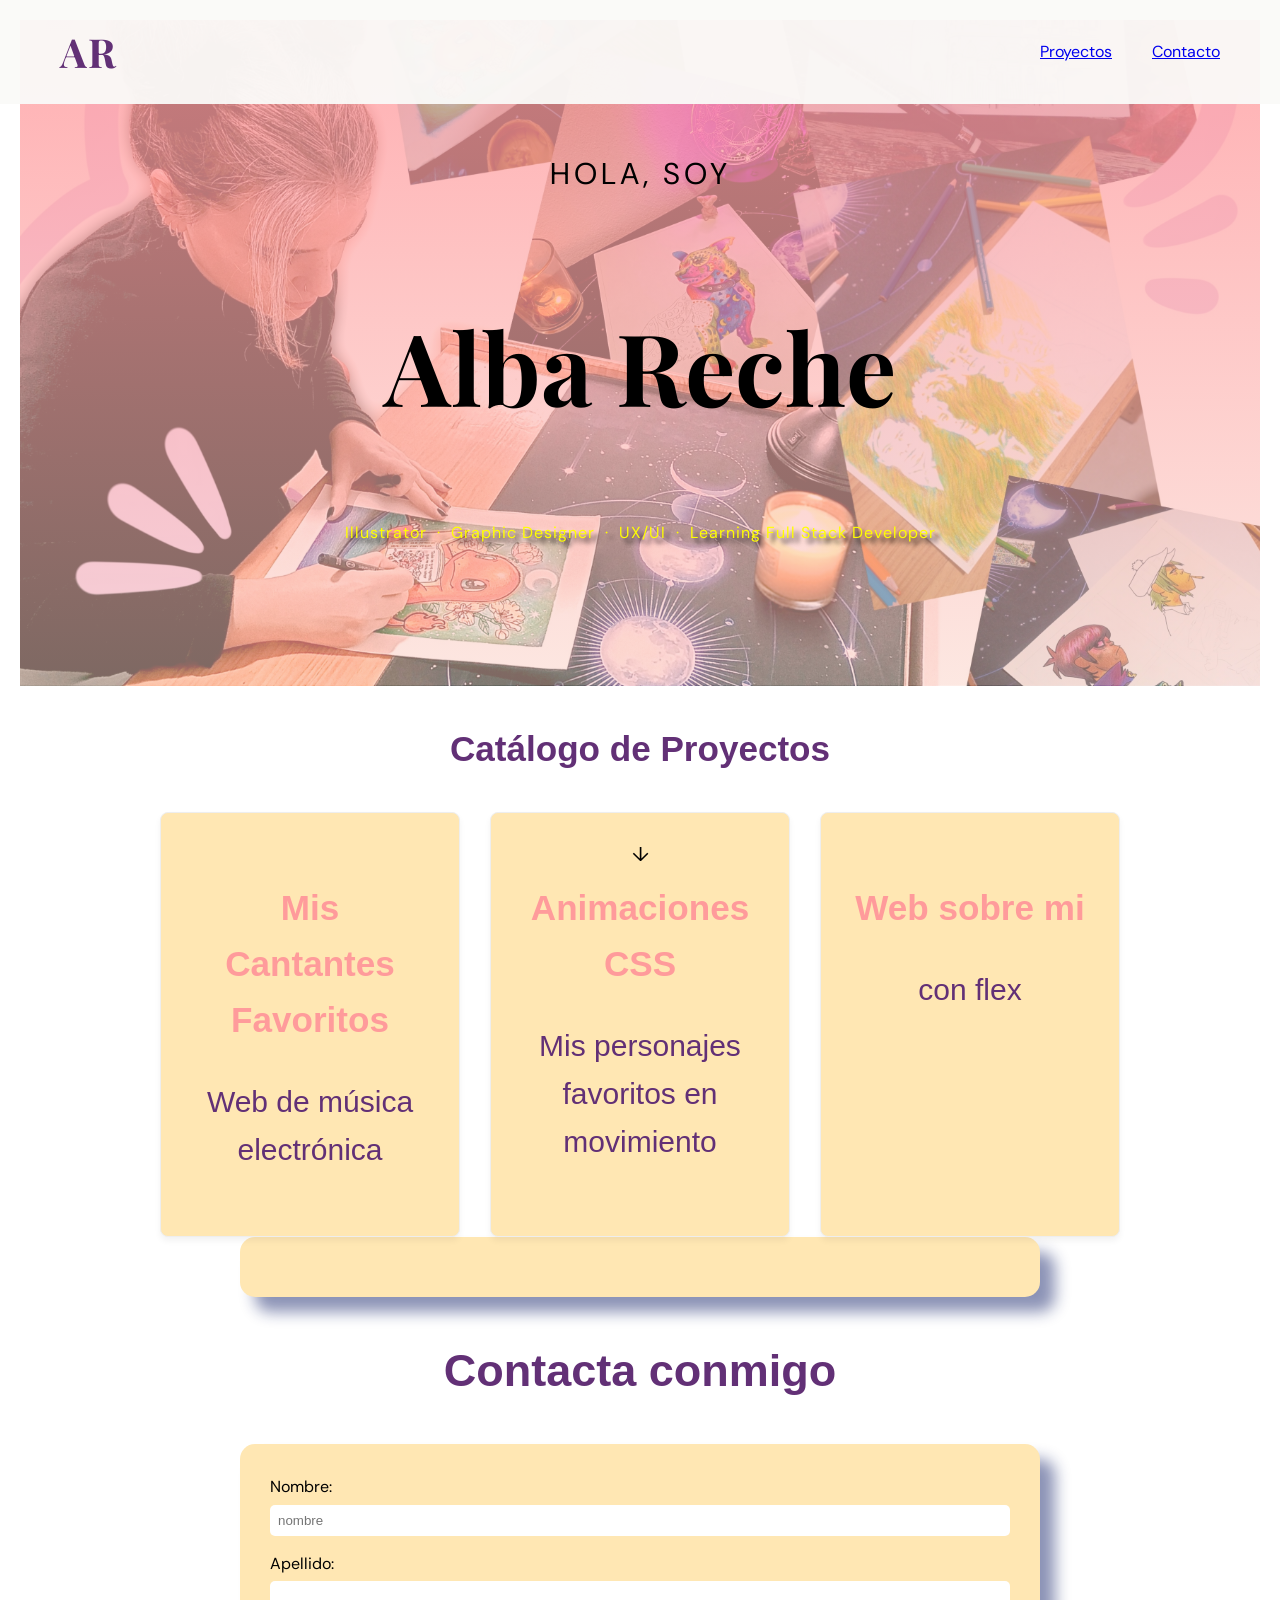
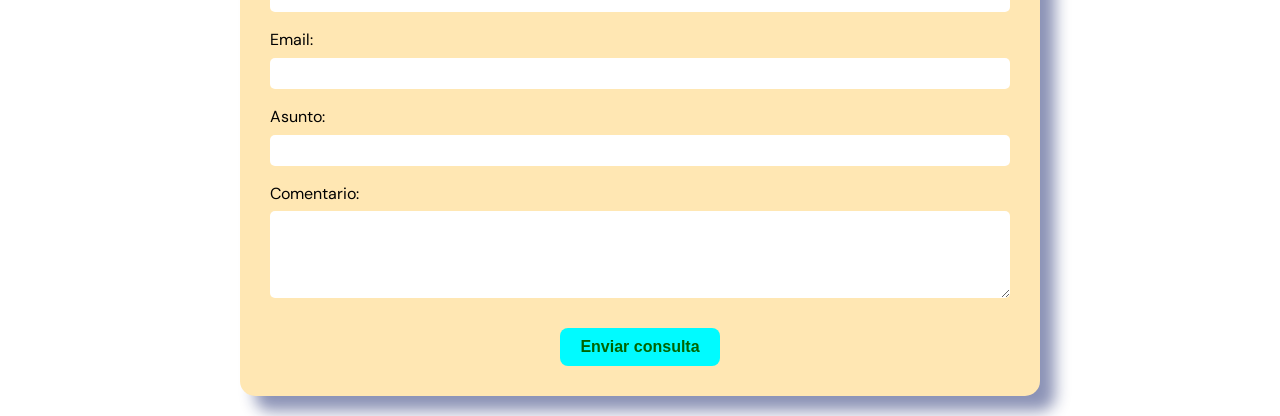
==== index.html @ 0184dc03 "Add files via upload" ====
<!doctype html>

<html lang="es">
  <head>
    <meta charset="UTF-8" />
    <meta name="viewport" content="width=device-width, initial-scale=1.0" />

    <title>Mi Portafolio - Alba Reche</title>

    <!--conexion con fuente google online: Playfair Display para títulos, DM Sans para texto -->
    <link rel="preconnect" href="https://fonts.googleapis.com" />
    <link rel="preconnect" href="https://fonts.gstatic.com" crossorigin />
    <link
      href="https://fonts.googleapis.com/css2?family=Playfair+Display:ital,wght@0,400;0,700;1,400&family=DM+Sans:wght@300;400;500&display=swap"
      rel="stylesheet"
    />

    <!--CSS-->
    <link rel="stylesheet" href="style.css" />
  </head>

  <body>
    <!--barra de navegación fija arriba con logo + enlaces a secciones-->
    <nav>
      <!--más abajo pongo el id "inicio"-->
      <a href="#inicio" class="nav-logo">AR</a>

      <!--lista desordenada de enlaces del menú -->
      <ul class="nav-links">
        <li><a href="#proyectos">Proyectos</a></li>
        <li><a href="#contacto">Contacto</a></li>
      </ul>
    </nav>

    <!--HERO portada principal-->
    <section id="inicio" class="hero">
      <p class="hero-bienvenida">Hola, soy</p>
      <h1 class="hero-nombre">Alba Reche</h1>
      <p class="hero-roles texto-sombra">
        Illustrator &nbsp;·&nbsp; Graphic Designer &nbsp;·&nbsp; UX/UI
        &nbsp;·&nbsp; Learning Full Stack Developer
      </p>

      <!--flechita decorativa que indica scroll hacia abajo -->
      <div class="hero-flecha">↓</div>
    </section>

        <section id="proyectos">

    <main class="container">
      <section class="titulo">
        <h1>Catálogo de Proyectos</h1>

        <div class="flex-gallery">
          
          <a
            href="https://aelebea.github.io/Formatear-Texto-E-Imagenes-Web-Cantantes/"
            target="_blank"
            class="card"
          >
            <h3>Mis Cantantes Favoritos</h3>
            <p>Web de música electrónica</p>
            
          </a>

          <a
            href="https://aelebea.github.io/Personajes-Favoritos/"
            target="_blank"
            class="card"
          >
            <h3>Animaciones CSS</h3>
            <p>Mis personajes favoritos en movimiento</p>
          </a>

          <a
            href="https://aelebea.github.io/Web-Sobre-Mi-Con-Flex/"
            target="_blank"
            class="card"
          >
            <h3>Web sobre mi</h3>
            <p>con flex</p>
          </a>
        </div>
      </section>



    

    <section id="contacto"></section>

    <form action="recibido.html" method="GET"></form>
    <div class="titulo">
      <h1>Contacta conmigo</h1>
    </div>

    <form action="recibido.html" method="GET">
      <div>
        <label for="nombre">Nombre:</label>
        <input type="text" name="nombre" id="nombre" placeholder="nombre" />
      </div>

      <div>
        <label for="apellido">Apellido:</label>
        <input type="text" name="apellido" id="apellido" required />
      </div>

      <div>
        <label for="email">Email:</label>
        <input type="email" name="email" id="email" required />
      </div>

      <div>
        <label for="asunto">Asunto:</label>
        <input type="text" id="asunto" name="asunto" required />
      </div>

      <div>
        <label for="comentario">Comentario:</label>
        <textarea name="comentario" id="comentario" maxlength="150"></textarea>
      </div>

      <button type="submit">Enviar consulta</button>
    </form>
  </body>
</html>
---- style.css ----
* {
  box-sizing: border-box;
}

/* Configuración básica para centrar y dar espacio */
body {
  font-family: "DM Sans", sans-serif;
  line-height: 1.6;
  margin: 0;
  padding: 20px;
  background-color: rgb(white);
  color: rgb(98, 48, 118);
}

/*NAV — barra de navegación
   Fija arriba al hacer scroll*/
nav {
  position: fixed;
  top: 0;
  left: 0;
  width: 100%;
  display: flex;
  justify-content: space-between; /* logo a la izq, enlaces a la der */
  align-items: center;
  padding: 20px 60px;
  background-color: rgba(250, 250, 248, 0.95);
  z-index: 1;
}

/* Logo AR — enlace al inicio */
.nav-logo {
  font-family: "Playfair Display", serif;
  font-size: 40px;
  font-weight: 700;
  color: rgb(98, 48, 118);
  text-decoration: none;
  letter-spacing: 2px;
  transition: color 0.3s;
}

.nav-logo:hover {
  color: rgb(188, 92, 225);
}

/* Lista de enlaces del nav */
.nav-links {
  list-style: none;
  display: flex;
  gap: 40px;
}

.nav-links a:hover {
  color: rgb(188, 92, 225);
}

/*HERO portada*/
.hero {
  min-height: 50px;
  display: flex;
  flex-direction: column;
  justify-content: center;
  align-items: center;
  text-align: center;
  padding: 100px 40px 100px;

  background-image:
    linear-gradient(
      to bottom,
      rgba(255, 154, 158, 0.8),
      rgba(250, 208, 196, 0.5)
    ),
    url(imagenes/alba.jpg);
  background-size: cover;
  background-position: center;
  background-repeat: no-repeat;
}

/*hola, soy*/
.hero-bienvenida {
  font-size: 30px;
  letter-spacing: 4px;
  text-transform: uppercase;
  color: rgb(0, 0, 0);
}

/*Alba Reche*/
.hero-nombre {
  font-family: "Playfair Display", serif;
  font-size: 100px;
  font-weight: 700;
  color: rgb(0, 0, 0);
  line-height: 1.1;
}

/*roles debajo de mi nombre*/
.hero-roles {
  font-size: 1rem;
  color: rgb(255, 255, 0);
  letter-spacing: 1px;
  margin-bottom: 40px;
}

.texto-sombra {
  text-shadow: 5px 5px 4px rgba(0, 0, 0, 0.8);
}

/*la flechita animada*/
.hero-flecha {
  position: absolute;
  bottom: 30px;
  left: 50%;
  transform: translateX(-50%);
  font-size: 20px;
  color: rgb(0, 0, 0);

  /*ANIMACIÓN*/
  animation: flotarArriba 2s ease-in-out infinite;
}

@keyframes flotarArriba {
  0%,
  100% {
    transform: translate(-50%, 0);
  }
  50% {
    transform: translate(-50%, -10px);
  }
}

.titulo {
  font-family: "Segoe UI", Tahoma, Geneva, Verdana, sans-serif;
  font-size: 30px;
  text-align: center;
}

/* --- FLEXBOX: CATÁLOGO DE PROYECTOS --- */
.flex-gallery {
  display: flex;
  flex-wrap: wrap; /* Permite que los elementos pasen a la siguiente línea si no caben */
  justify-content: center; /* Centra los elementos */
  gap: 30px; /* Espacio entre tarjetas */
}

/* TARJETAS DE PROYECTOS Y HOVER */
.card {
  background: rgb(255, 231, 179);
  border-radius: 8px;
  padding: 2rem;
  width: 300px;
  text-decoration: none;
  color: inherit;
  box-shadow: 0 4px 6px rgba(0, 0, 0, 0.05);
  border: 1px solid #eee;
  transition:
    transform 0.3s ease,
    box-shadow 0.3s ease,
    border-color 0.3s ease;
}

.card h3 {
  color: rgb(255, 155, 155);
  margin-bottom: 1rem;
}

.card:hover {
  transform: translateY(-10px);
  box-shadow: 0 10px 20px rgba(0, 0, 0, 0.15);
  border-color: rgb(98, 48, 118);
}

form {
  display: flex;
  flex-direction: column;
  background-color: rgb(255, 231, 179);
  padding: 30px;
  color: rgb(0, 0, 0);
  margin: 0 auto;

  min-width: 300px;
  max-width: 800px;
  width: 100%;

  border-radius: 15px;
  box-shadow: 15px 15px 15px rgba(12, 27, 101, 0.475);
  box-sizing: border-box;
}

form div {
  display: flex;
  flex-direction: column;
  margin-bottom: 15px;
}

input,
textarea {
  padding: 8px;
  border-radius: 5px;
  border: none;
  margin-top: 5px;
  font-family: Arial, Helvetica, sans-serif;
}

textarea {
  height: 87px;
  resize: vertical;
}

input:focus,
textarea:focus {
  outline: 2px solid rgb(0, 251, 255);
}

/*botón formulario*/
button {
  background-color: rgb(0, 251, 255);
  color: darkgreen;
  padding: 10px 20px;
  border: none;
  font-weight: bold;
  font-size: 1rem;
  border-radius: 8px;
  cursor: pointer;

  align-self: center;
  margin-top: 15px;
}

button:hover {
  outline: 2px solid rgb(255, 255, 255);
  box-shadow: 5px 5px 5px rgba(0, 0, 0, 0.436);
}
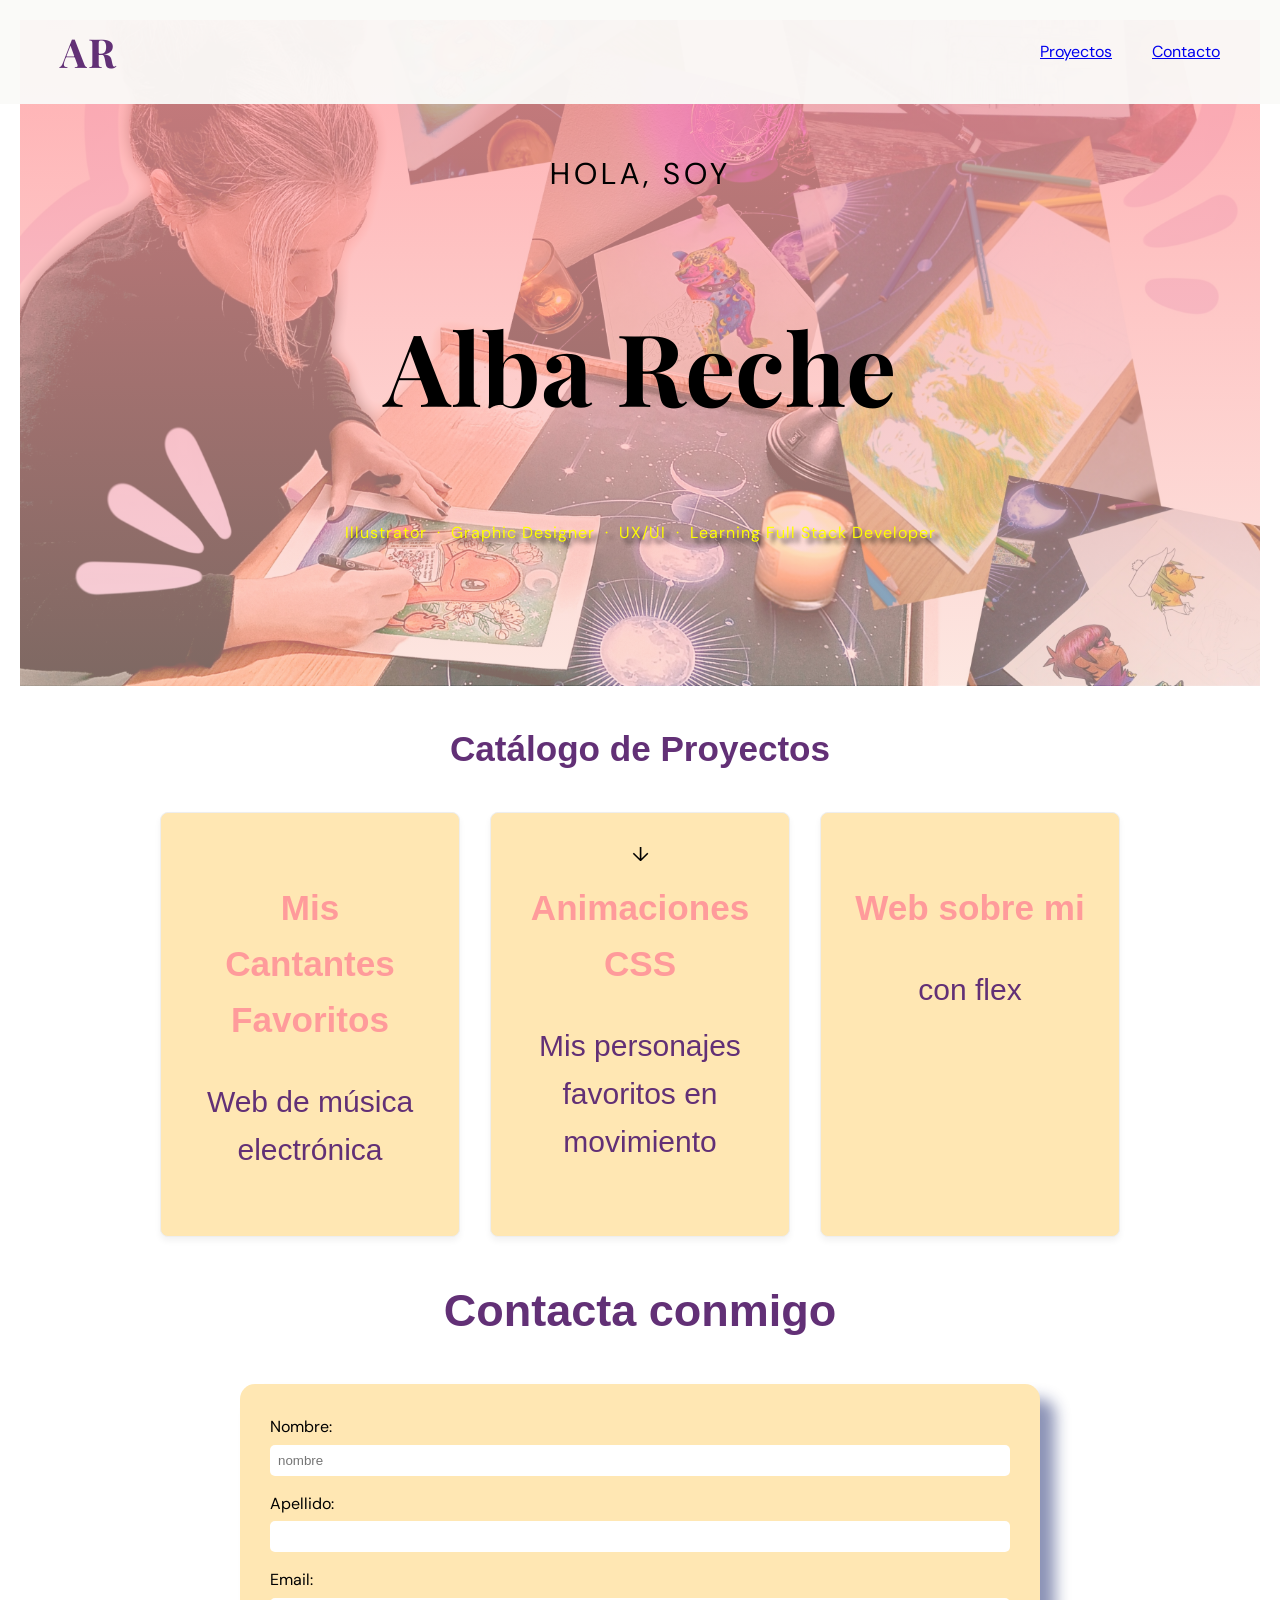
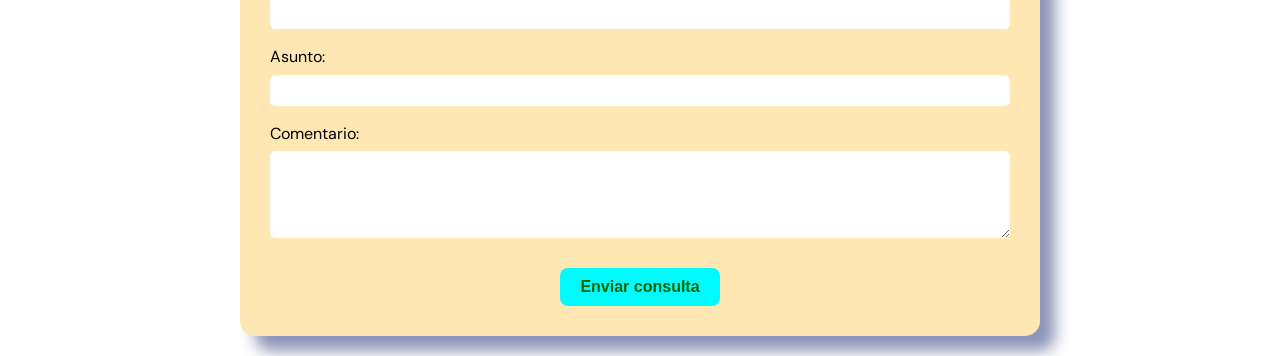
==== commit 2d8be514: "index.html" ====
--- a/index.html
+++ b/index.html
@@ -89,7 +89,6 @@
 
     <section id="contacto"></section>
 
-    <form action="recibido.html" method="GET"></form>
     <div class="titulo">
       <h1>Contacta conmigo</h1>
     </div>
